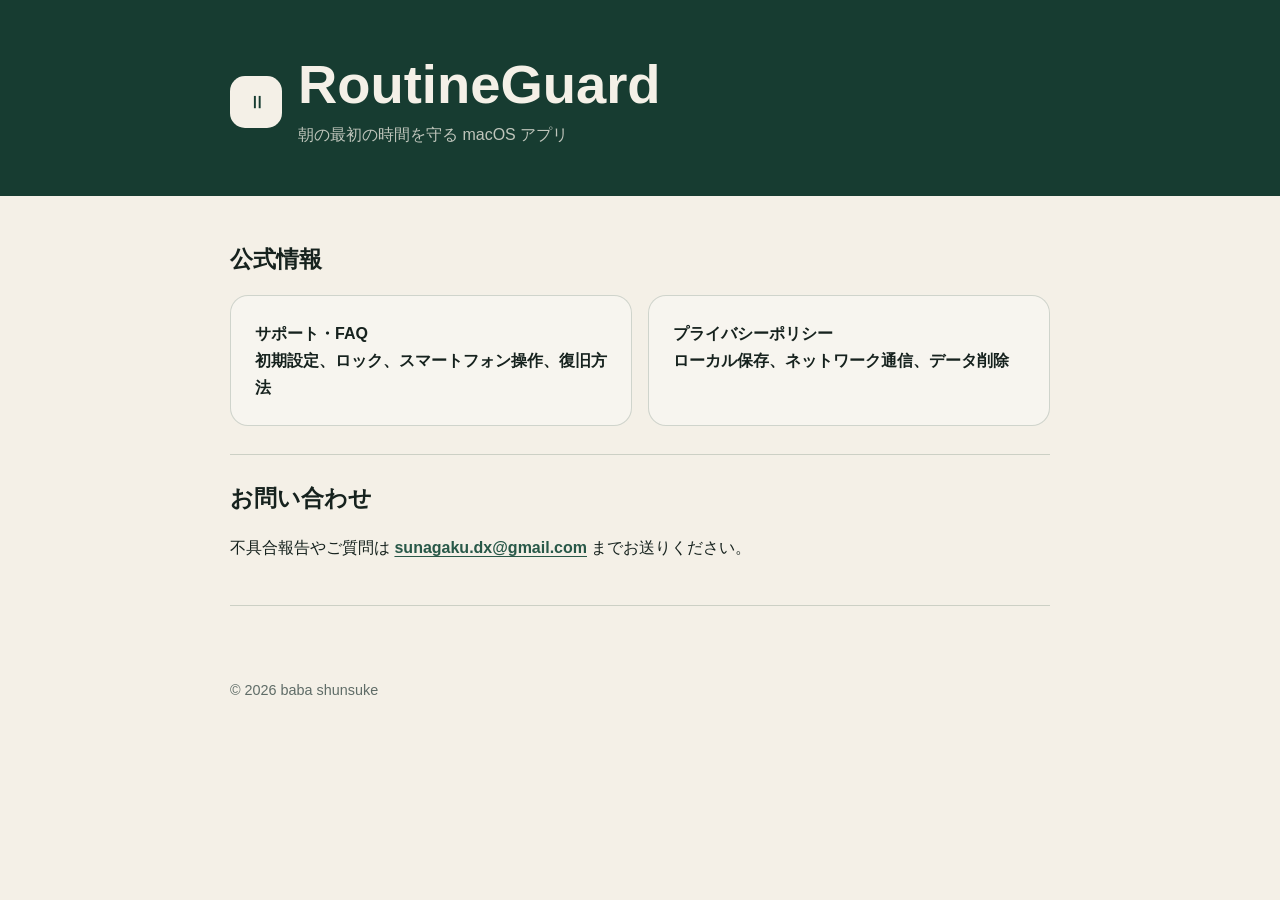
==== index.html @ f84d7aaa "feat: add RoutineGuard support site Publish a responsive official landing page using the established" ====
<!doctype html>
<html lang="ja">
  <head>
    <meta charset="utf-8">
    <meta name="viewport" content="width=device-width, initial-scale=1">
    <meta name="description" content="RoutineGuard の公式サポートとプライバシー情報">
    <title>RoutineGuard サポート</title>
    <link rel="stylesheet" href="styles.css">
  </head>
  <body>
    <header>
      <div class="header-inner brand">
        <div class="mark" aria-hidden="true">Ⅱ</div>
        <div>
          <h1>RoutineGuard</h1>
          <p class="tagline">朝の最初の時間を守る macOS アプリ</p>
        </div>
      </div>
    </header>
    <main>
      <section>
        <h2>公式情報</h2>
        <div class="cards">
          <a class="card" href="support.html">
            <strong>サポート・FAQ</strong><br>
            初期設定、ロック、スマートフォン操作、復旧方法
          </a>
          <a class="card" href="privacy-policy.html">
            <strong>プライバシーポリシー</strong><br>
            ローカル保存、ネットワーク通信、データ削除
          </a>
        </div>
      </section>
      <section>
        <h2>お問い合わせ</h2>
        <p>
          不具合報告やご質問は
          <a href="mailto:sunagaku.dx@gmail.com">sunagaku.dx@gmail.com</a>
          までお送りください。
        </p>
      </section>
    </main>
    <footer>© 2026 baba shunsuke</footer>
  </body>
</html>
---- styles.css ----
:root {
  color-scheme: light;
  --spruce: #173c31;
  --spruce-soft: #285848;
  --paper: #f4f0e7;
  --ink: #16221e;
  --muted: #5f6c67;
  --line: rgba(23, 60, 49, 0.18);
}

* {
  box-sizing: border-box;
}

html {
  background: var(--paper);
  font-family: -apple-system, BlinkMacSystemFont, "Hiragino Sans", "Yu Gothic", sans-serif;
  line-height: 1.7;
}

body {
  margin: 0;
  color: var(--ink);
}

header {
  color: var(--paper);
  background: var(--spruce);
  padding: 56px 24px 48px;
}

.header-inner,
main,
footer {
  width: min(100% - 40px, 820px);
  margin-inline: auto;
}

.brand {
  display: flex;
  align-items: center;
  gap: 16px;
}

.mark {
  width: 52px;
  height: 52px;
  display: grid;
  place-items: center;
  background: var(--paper);
  color: var(--spruce);
  border-radius: 15px;
  font-weight: 900;
  letter-spacing: -0.12em;
}

h1,
h2,
h3,
p {
  margin-top: 0;
}

h1 {
  margin-bottom: 4px;
  font-size: clamp(2rem, 7vw, 3.4rem);
  line-height: 1.05;
}

.tagline {
  margin: 8px 0 0;
  color: rgba(244, 240, 231, 0.76);
}

main {
  padding-block: 48px 72px;
}

section {
  padding: 28px 0;
  border-bottom: 1px solid var(--line);
}

section:first-child {
  padding-top: 0;
}

h2 {
  font-size: 1.45rem;
  line-height: 1.35;
}

h3 {
  margin-top: 24px;
  font-size: 1.05rem;
}

a {
  color: var(--spruce-soft);
  font-weight: 650;
  text-underline-offset: 3px;
}

.cards {
  display: grid;
  grid-template-columns: repeat(auto-fit, minmax(240px, 1fr));
  gap: 16px;
}

.card {
  display: block;
  padding: 24px;
  border: 1px solid var(--line);
  border-radius: 18px;
  color: inherit;
  text-decoration: none;
  background: rgba(255, 255, 255, 0.32);
}

.card:hover {
  border-color: var(--spruce-soft);
}

.meta,
.note {
  color: var(--muted);
}

.note {
  padding: 16px 18px;
  border-left: 4px solid var(--spruce-soft);
  background: rgba(23, 60, 49, 0.06);
}

li + li {
  margin-top: 8px;
}

code {
  overflow-wrap: anywhere;
}

footer {
  padding: 0 0 40px;
  color: var(--muted);
  font-size: 0.9rem;
}

@media (max-width: 540px) {
  header {
    padding-top: 40px;
  }

  .header-inner,
  main,
  footer {
    width: min(100% - 28px, 820px);
  }
}
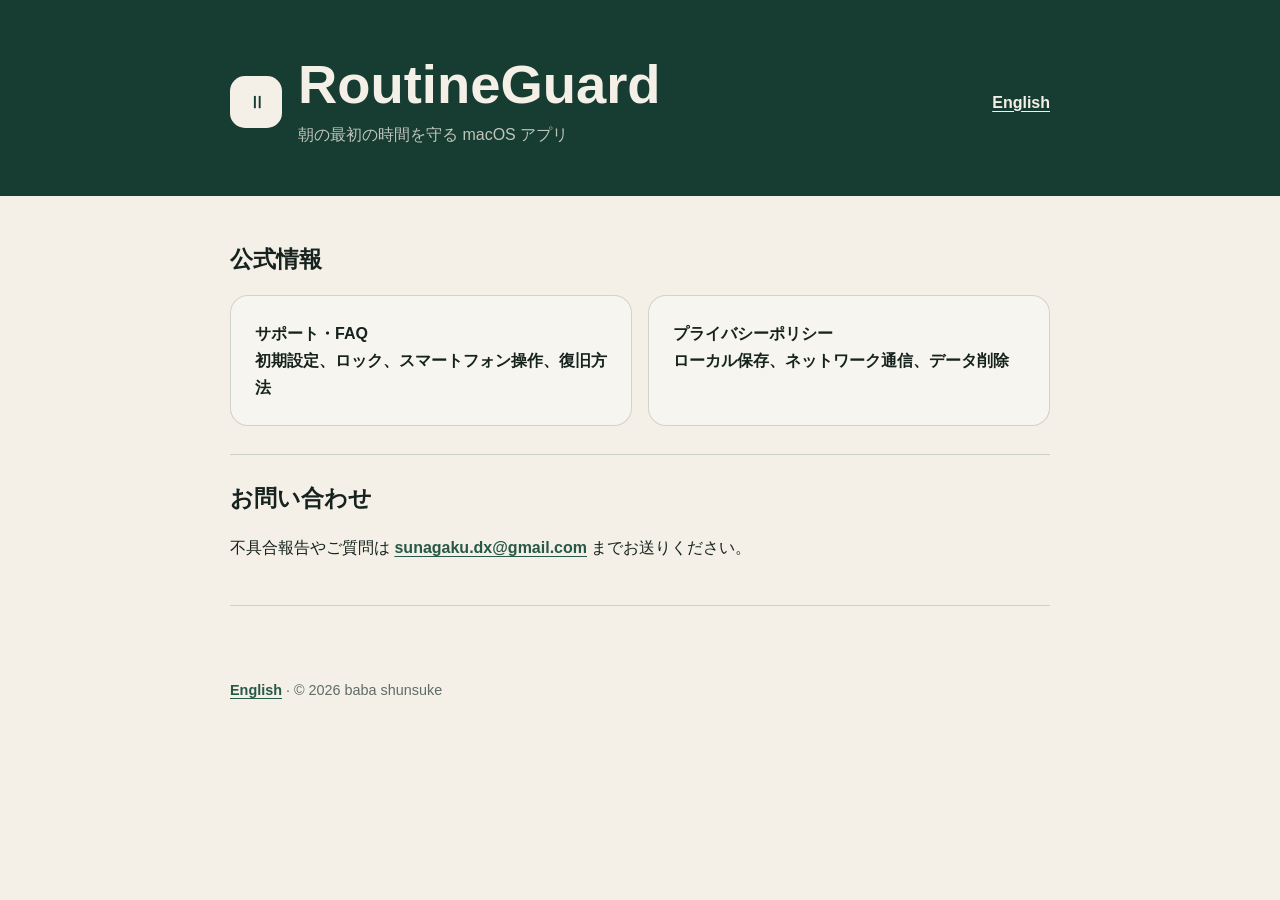
==== commit 598b95dc: "docs: publish English support pages Add complete English support and privacy content with reciprocal" ====
--- a/index.html
+++ b/index.html
@@ -15,6 +15,7 @@
           <h1>RoutineGuard</h1>
           <p class="tagline">朝の最初の時間を守る macOS アプリ</p>
         </div>
+        <a class="language-link" href="en/" lang="en">English</a>
       </div>
     </header>
     <main>
@@ -40,6 +41,6 @@
         </p>
       </section>
     </main>
-    <footer>© 2026 baba shunsuke</footer>
+    <footer><a href="en/" lang="en">English</a> · © 2026 baba shunsuke</footer>
   </body>
 </html>
--- a/styles.css
+++ b/styles.css
@@ -40,6 +40,21 @@
   display: flex;
   align-items: center;
   gap: 16px;
+}
+
+.language-link {
+  margin-left: auto;
+}
+
+.page-nav {
+  display: flex;
+  justify-content: space-between;
+  gap: 24px;
+  margin-bottom: 24px;
+}
+
+header a {
+  color: inherit;
 }
 
 .mark {
@@ -156,4 +171,9 @@
   footer {
     width: min(100% - 28px, 820px);
   }
+
+  .brand {
+    align-items: flex-start;
+    flex-wrap: wrap;
+  }
 }
